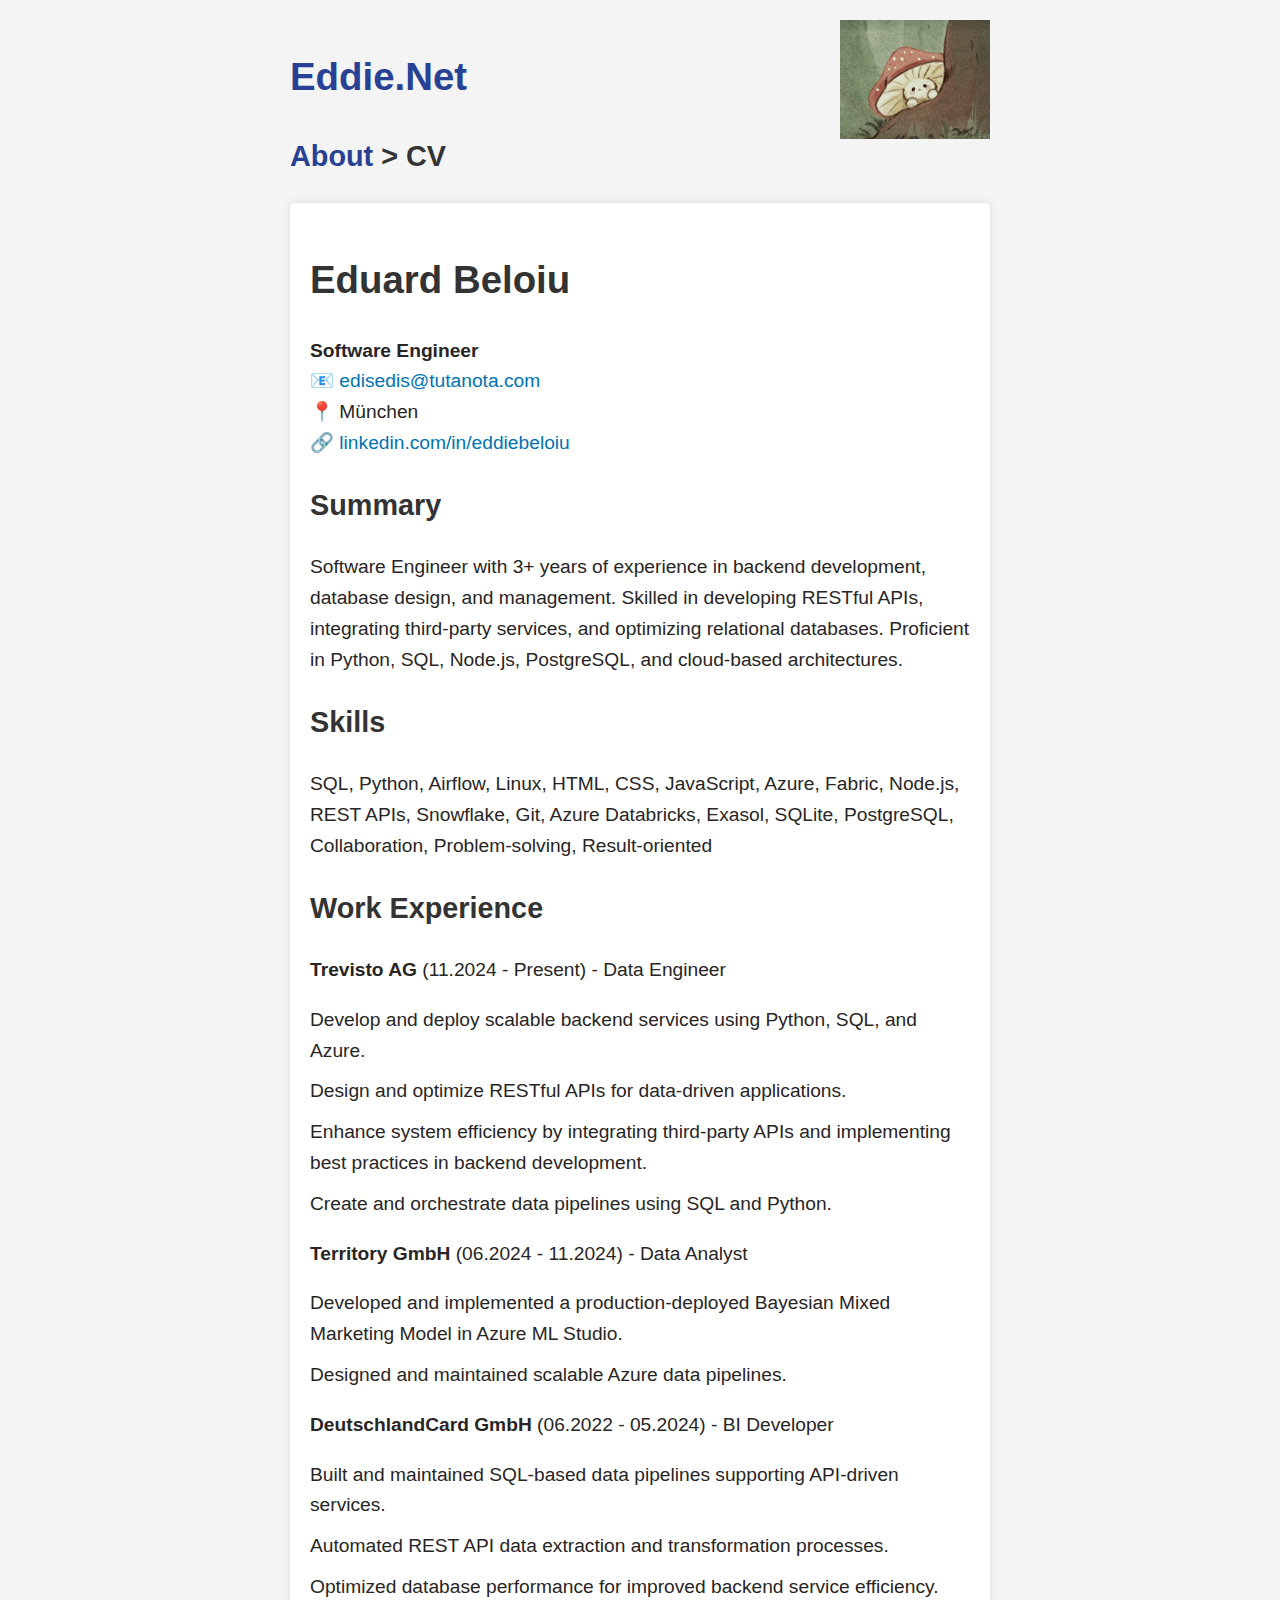
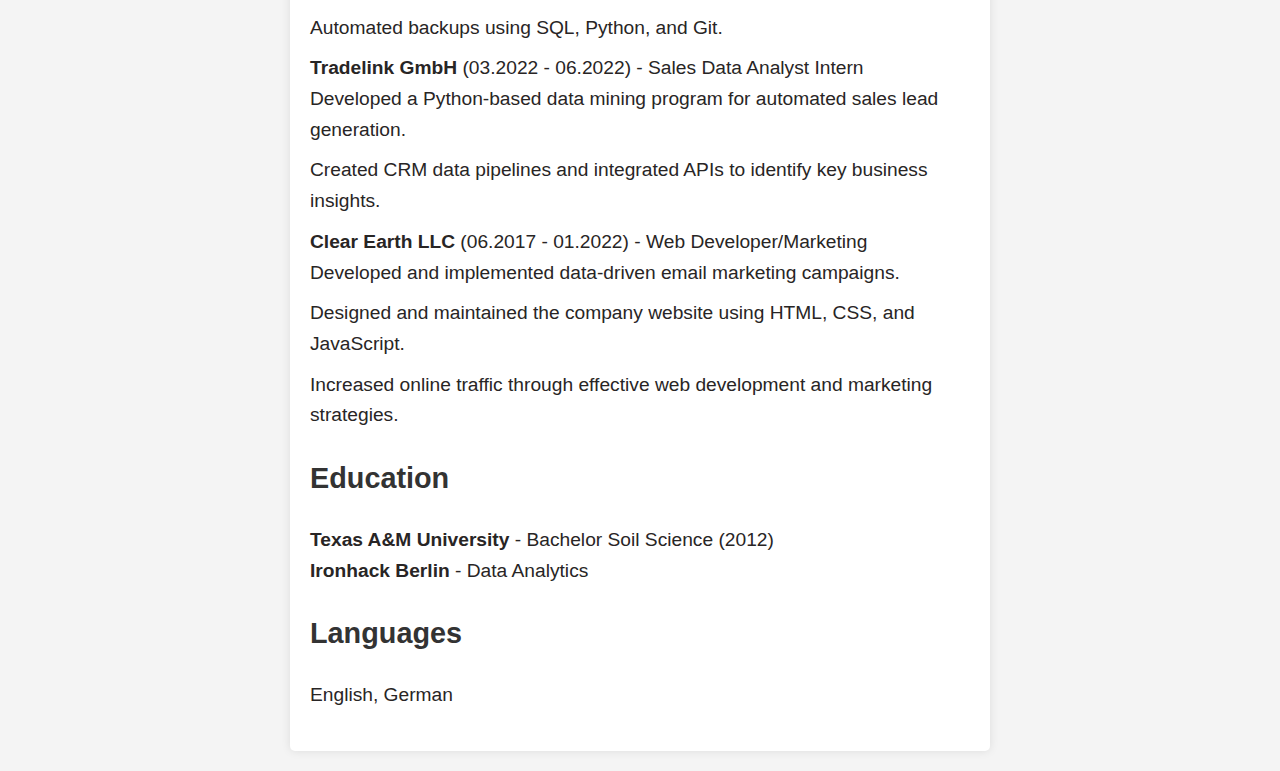
==== about-cv.html @ 9dff690c "Update about-cv.html" ====
<!DOCTYPE html>
<html lang="ja">
<head>
    <meta charset="utf-8" />
    <link rel="icon" href="favicon.ico" />
    <title>Eddie.net | About | CV</title>
    <meta name="description" content="This is the website of Eddie, an engineer, writer, teacher, and gardener living in Germany." />
    <meta name="author" content="Eddie" />
    <meta name="viewport" content="width=device-width, initial-scale=1.0" />
    <link rel="stylesheet" href="eddie-net-stylesheet.css" type="text/css" />
    <style>
        body {
            font-family: Arial, sans-serif;
            margin: 40px;
            padding: 20px;
            background-color: #f4f4f4;
        }
        .container {
            max-width: 800px;
            background: white;
            padding: 20px;
            box-shadow: 0 0 10px rgba(0, 0, 0, 0.1);
            border-radius: 5px;
        }
        h1, h2 {
            color: #333;
        }
        .section {
            margin-bottom: 20px;
        }
        .contact a {
            text-decoration: none;
            color: #0073b1;
        }
        ul {
            list-style-type: none;
            padding: 0;
        }
        li {
            margin-bottom: 10px;
        }
        .job-title {
            font-weight: bold;
        }
    </style>
</head>
<body class="main">
    <img id="portrait" style="float: right; padding-left: 10px" width="150" height="150" alt="" src="images/eddie-portrait.gif" />
    
    <h1><a href="index.html">Eddie.Net </a></h1>
    <h2><a href="about.html">About</a> > CV</h2>
    
    <div class="container">
        <h1>Eduard Beloiu</h1>
        <p><strong>Software Engineer</strong></p>
        
        <div class="section contact">
            <p>📧 <a href="mailto:edisedis@tutanota.com">edisedis@tutanota.com</a></p>
            <p>📍 München </p>
            <p>🔗 <a href="http://linkedin.com/in/eddiebeloiu" target="_blank">linkedin.com/in/eddiebeloiu</a></p>
        </div>
    
        <div class="section">
            <h2>Summary</h2>
            <p>Software Engineer with 3+ years of experience in backend development, database design, and management. 
                Skilled in developing RESTful APIs, integrating third-party services, and optimizing relational databases. 
                Proficient in Python, SQL, Node.js, PostgreSQL, and cloud-based architectures.</p>
        </div>
    
        <div class="section">
            <h2>Skills</h2>
            <p>SQL, Python, Airflow, Linux, HTML, CSS, JavaScript, Azure, Fabric, Node.js, REST APIs, Snowflake, Git, 
                Azure Databricks, Exasol, SQLite, PostgreSQL, Collaboration, Problem-solving, Result-oriented</p>
        </div>
    
        <div class="section">
            <h2>Work Experience</h2>
            <p><span class="job-title">Trevisto AG</span> (11.2024 - Present) - Data Engineer</p>
            <ul>
                <li>Develop and deploy scalable backend services using Python, SQL, and Azure.</li>
                <li>Design and optimize RESTful APIs for data-driven applications.</li>
                <li>Enhance system efficiency by integrating third-party APIs and implementing best practices in backend development.</li>
                <li>Create and orchestrate data pipelines using SQL and Python.</li>
            </ul>
            <p><span class="job-title">Territory GmbH</span> (06.2024 - 11.2024) - Data Analyst</p>
            <ul>
                <li>Developed and implemented a production-deployed Bayesian Mixed Marketing Model in Azure ML Studio.</li>
                <li>Designed and maintained scalable Azure data pipelines.</li>
            </ul>
            <p><span class="job-title">DeutschlandCard GmbH</span> (06.2022 - 05.2024) - BI Developer</p>
            <ul>
                <li>Built and maintained SQL-based data pipelines supporting API-driven services.</li>
                <li>Automated REST API data extraction and transformation processes.</li>
                <li>Optimized database performance for improved backend service efficiency.</li>
                <li>Automated backups using SQL, Python, and Git.</li>
            <ul>
            <p><span class="job-title">Tradelink GmbH</span> (03.2022 - 06.2022) - Sales Data Analyst Intern</p>
            <ul>
                <li>Developed a Python-based data mining program for automated sales lead generation.</li>
                <li>Created CRM data pipelines and integrated APIs to identify key business insights.</li>
            </ul>
            <p><span class="job-title">Clear Earth LLC</span> (06.2017 - 01.2022) - Web Developer/Marketing</p>
            <ul>
                <li>Developed and implemented data-driven email marketing campaigns.</li>
                <li>Designed and maintained the company website using HTML, CSS, and JavaScript.</li>
                <li>Increased online traffic through effective web development and marketing strategies.</li>
            </ul>
            </ul>
        </div>
        
        <div class="section">
            <h2>Education</h2>
            <p><strong>Texas A&M University</strong> - Bachelor Soil Science (2012) </p>
            <p><strong>Ironhack Berlin</strong> - Data Analytics</p>
        </div>
        
        <div class="section">
            <h2>Languages</h2>
            <p>English, German</p>
        </div>
        
    </div>
</body>
</html>
---- eddie-net-stylesheet.css ----
body {
  font-family: Palatino, serif;
  font-size: 1.2em;
  line-height: 1.6;
  color: #282525;
}

@media only screen and (max-width: 8000px) {
  .main {
    padding-left: max(100px, 5%);
    padding-right: max(100px, 5%);
    max-width: 700px;
    margin: auto;
  }
}

@media screen and (max-width: 768px) {
  .main {
    padding-left: max(10px, 3%);
    padding-right: max(10px, 3%);
    margin: auto;
  }
}

body.photograph {
  background-color: black;
  margin-top: 45px;
}

img {
  max-width: 100%;
  height: auto;
  text-decoration: none !important;
  border: 0px !important;
  outline: none;
}

.center {
  display: block;
  margin-left: auto;
  margin-right: auto;
  width: 90%;
  max-width: 1200px;
}

.center-small {
  display: block;
  margin-left: auto;
  margin-right: auto;
  width: 90%;
  max-width: 500px;
}

.jatsi_image {
  align: right;
}

hr {
  border: 1px solid gray;
  margin-top: 15px;
  margin-bottom: 25px;
}

a:link {
  text-decoration: none;
  color: rgb(40, 65, 148);
}

a:visited {
  text-decoration: none;
  color: rgb(40, 65, 148);
}

a:hover {
  text-decoration: none !important;
  color: rgb(58, 96, 222) !important;
}

a:active {
  text-decoration: none;
  color: rgb(58, 96, 222);
}

p {
  margin: 0;
}

.jatsi_base_paragraph {
  text-indent: 15px;
}

.jatsi_base_paragraph_no_indent_space_after {
  text-indent: 0px;
  margin-bottom: 25px;
}

.jatsi_summary {
  text-indent: 12px;
  font-size: 90%;
}

.jatsi_caption {
  font-size: 100%;
  text-align: left;
}

.jatsi_source {
  font-size: 90%;
  text-align: right;
  padding-top: 1%;
  padding-bottom: 3%;
}

.jatsi_image_source {
  font-size: 90%;
  text-align: left;
  padding-top: none;
  padding-bottom: 3%;
}

.jatsi_poem {
  font-size: 100%;
  margin-left: 18px !important;
}

.jatsi_textcenter {
  font-size: 100%;
  text-align: center;
}

.jatsi_footnote {
  padding-left: 5px;
  padding-right: 40px;
  line-height: 1.3;
  text-indent: -5px;
  font-size: 90%;
  text-align: left;
  padding-bottom: 1%;
}

.jatsi_glossary_headword {
  font-weight: bold;
  font-size: 110%;
  padding-top: 5%;
  padding-bottom: 0%;
}

.jatsi_glossary_definition {
  font-weight: normal;
  font-size: 105%;
  padding-top: 0%;
  padding-bottom: 1%;
}

.jatsi_glossary_Japanese {
  font-weight: normal;
  font-size: 100%;
  padding-top: 0%;
  padding-bottom: 0%;
}

.jatsi_glossary_alternate {
  font-family: sans-serif;
  font-weight: normal;
  font-size: 105%;
  padding-top: 0%;
  padding-bottom: 0%;
}

.jatsi_glossary_comment {
  color: blue;
  font-weight: normal;
  font-size: 90%;
  padding-top: 0%;
  padding-bottom: 0%;
}

.jatsi_glossary_crossreference {
  font-weight: bold;
  font-size: 110%;
  padding-top: 5%;
  padding-bottom: 0%;
}

.jatsi_sources_year {
  font-weight: bold;
  color: rgb(85, 125, 50);
  font-size: 150%;
  padding-top: 3%;
  padding-bottom: 0%;
}

.jatsi_sources_title {
  font-weight: bold;
  font-size: 110%;
  padding-top: 3%;
  padding-bottom: 0.5%;
}

.jatsi_sources_author {
  font-weight: normal;
  font-size: 100%;
  padding-top: 0%;
  padding-bottom: 0.3%;
}

.jatsi_sources_comment {
  font-weight: normal;
  font-size: 90%;
  padding-top: 0%;
  padding-bottom: 0.3%;
}
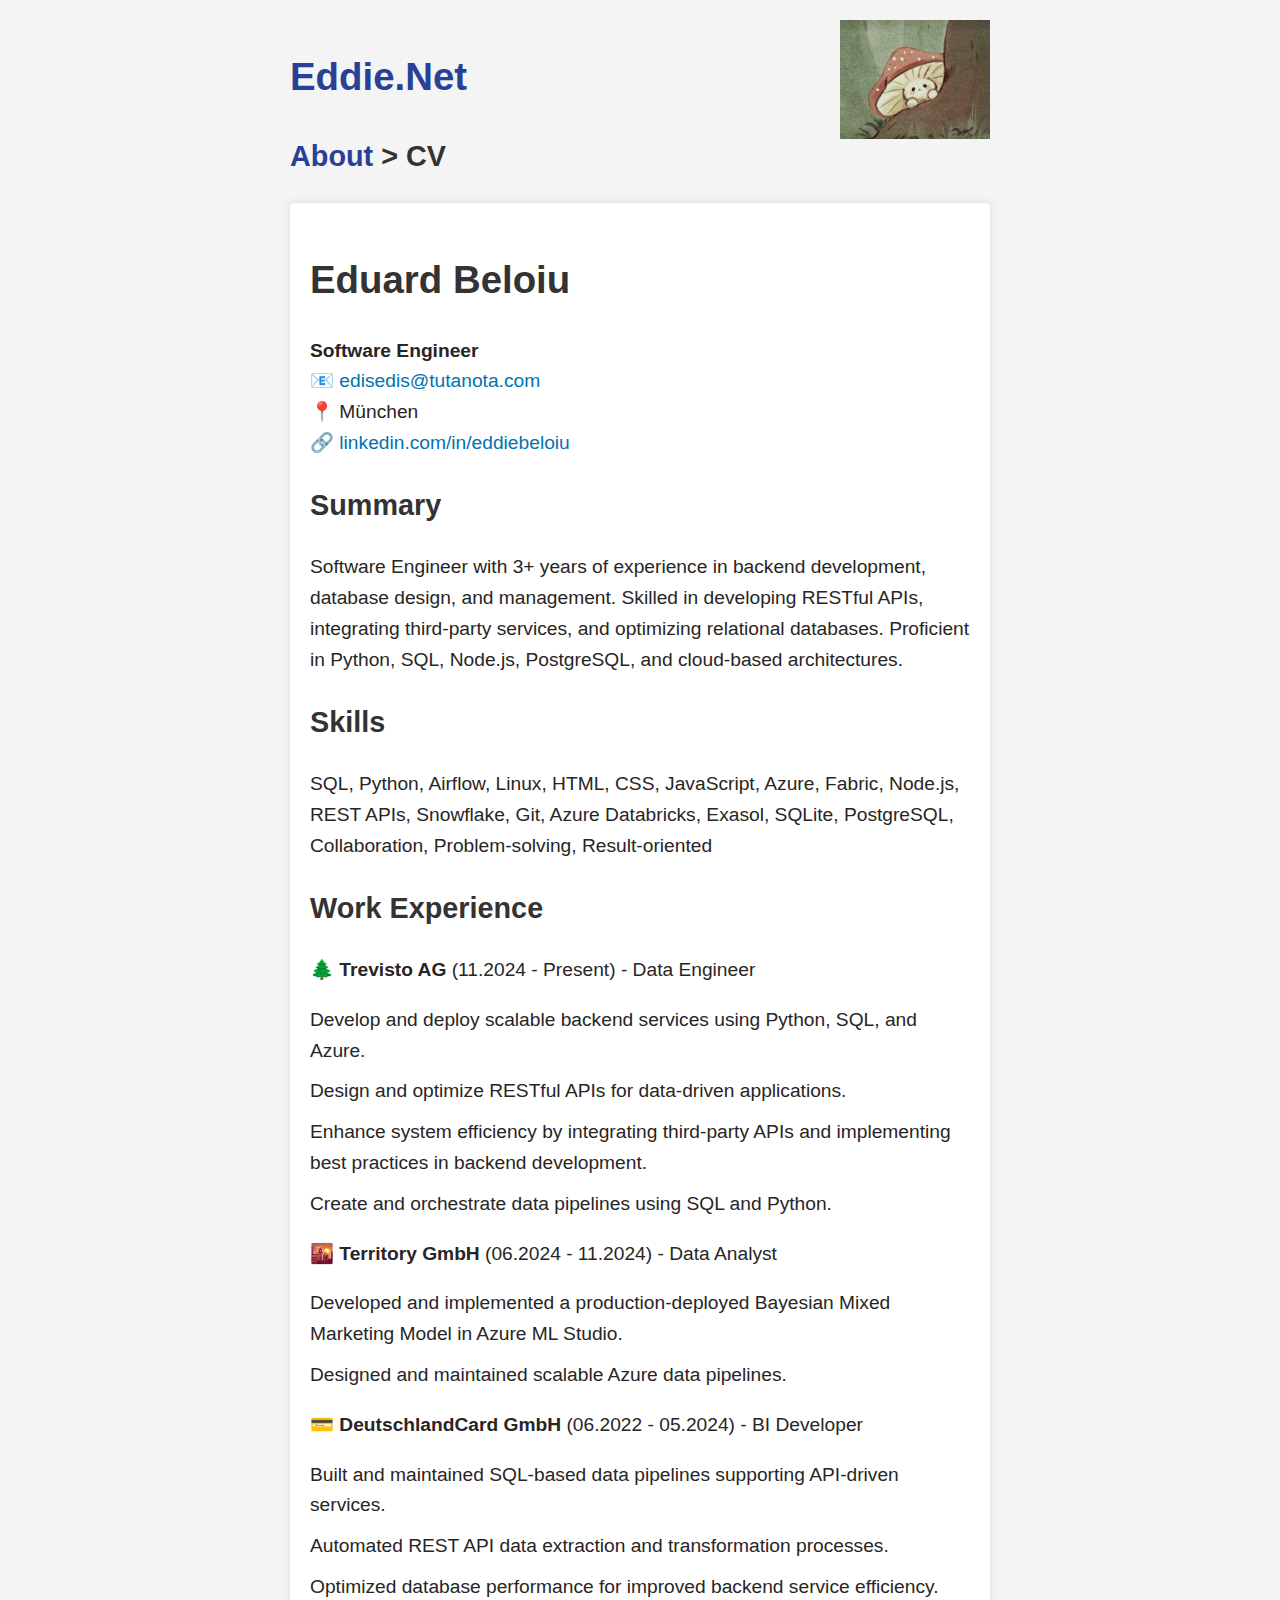
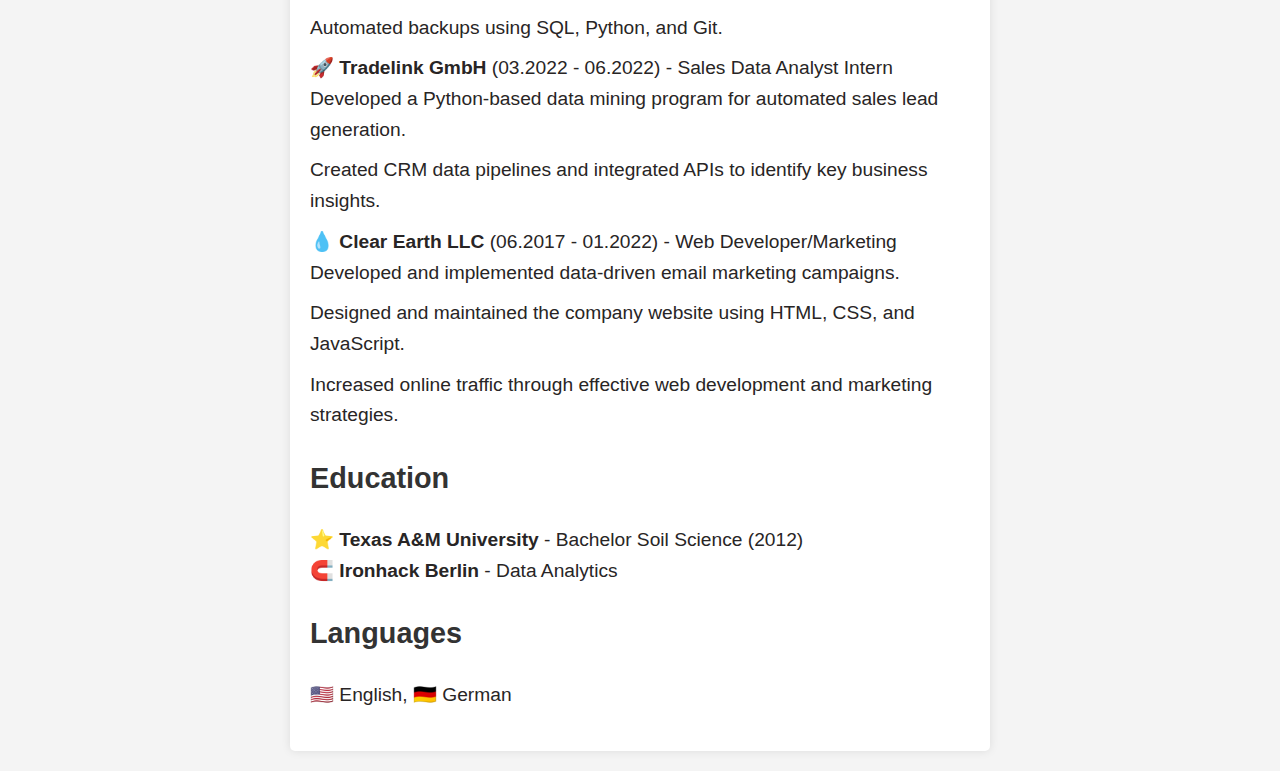
==== commit ad404a4f: "Update about-cv.html" ====
--- a/about-cv.html
+++ b/about-cv.html
@@ -75,31 +75,31 @@
     
         <div class="section">
             <h2>Work Experience</h2>
-            <p><span class="job-title">Trevisto AG</span> (11.2024 - Present) - Data Engineer</p>
+            <p><span class="job-title">🌲 Trevisto AG</span> (11.2024 - Present) - Data Engineer</p>
             <ul>
                 <li>Develop and deploy scalable backend services using Python, SQL, and Azure.</li>
                 <li>Design and optimize RESTful APIs for data-driven applications.</li>
                 <li>Enhance system efficiency by integrating third-party APIs and implementing best practices in backend development.</li>
                 <li>Create and orchestrate data pipelines using SQL and Python.</li>
             </ul>
-            <p><span class="job-title">Territory GmbH</span> (06.2024 - 11.2024) - Data Analyst</p>
+            <p><span class="job-title">🌇 Territory GmbH</span> (06.2024 - 11.2024) - Data Analyst</p>
             <ul>
                 <li>Developed and implemented a production-deployed Bayesian Mixed Marketing Model in Azure ML Studio.</li>
                 <li>Designed and maintained scalable Azure data pipelines.</li>
             </ul>
-            <p><span class="job-title">DeutschlandCard GmbH</span> (06.2022 - 05.2024) - BI Developer</p>
+            <p><span class="job-title">💳 DeutschlandCard GmbH</span> (06.2022 - 05.2024) - BI Developer</p>
             <ul>
                 <li>Built and maintained SQL-based data pipelines supporting API-driven services.</li>
                 <li>Automated REST API data extraction and transformation processes.</li>
                 <li>Optimized database performance for improved backend service efficiency.</li>
                 <li>Automated backups using SQL, Python, and Git.</li>
             <ul>
-            <p><span class="job-title">Tradelink GmbH</span> (03.2022 - 06.2022) - Sales Data Analyst Intern</p>
+            <p><span class="job-title">🚀 Tradelink GmbH</span> (03.2022 - 06.2022) - Sales Data Analyst Intern</p>
             <ul>
                 <li>Developed a Python-based data mining program for automated sales lead generation.</li>
                 <li>Created CRM data pipelines and integrated APIs to identify key business insights.</li>
             </ul>
-            <p><span class="job-title">Clear Earth LLC</span> (06.2017 - 01.2022) - Web Developer/Marketing</p>
+            <p><span class="job-title">💧 Clear Earth LLC</span> (06.2017 - 01.2022) - Web Developer/Marketing</p>
             <ul>
                 <li>Developed and implemented data-driven email marketing campaigns.</li>
                 <li>Designed and maintained the company website using HTML, CSS, and JavaScript.</li>
@@ -110,13 +110,13 @@
         
         <div class="section">
             <h2>Education</h2>
-            <p><strong>Texas A&M University</strong> - Bachelor Soil Science (2012) </p>
-            <p><strong>Ironhack Berlin</strong> - Data Analytics</p>
+            <p><strong>⭐ Texas A&M University</strong> - Bachelor Soil Science (2012) </p>
+            <p><strong>🧲 Ironhack Berlin</strong> - Data Analytics</p>
         </div>
         
         <div class="section">
             <h2>Languages</h2>
-            <p>English, German</p>
+            <p>🇺🇸 English, 🇩🇪 German</p>
         </div>
         
     </div>
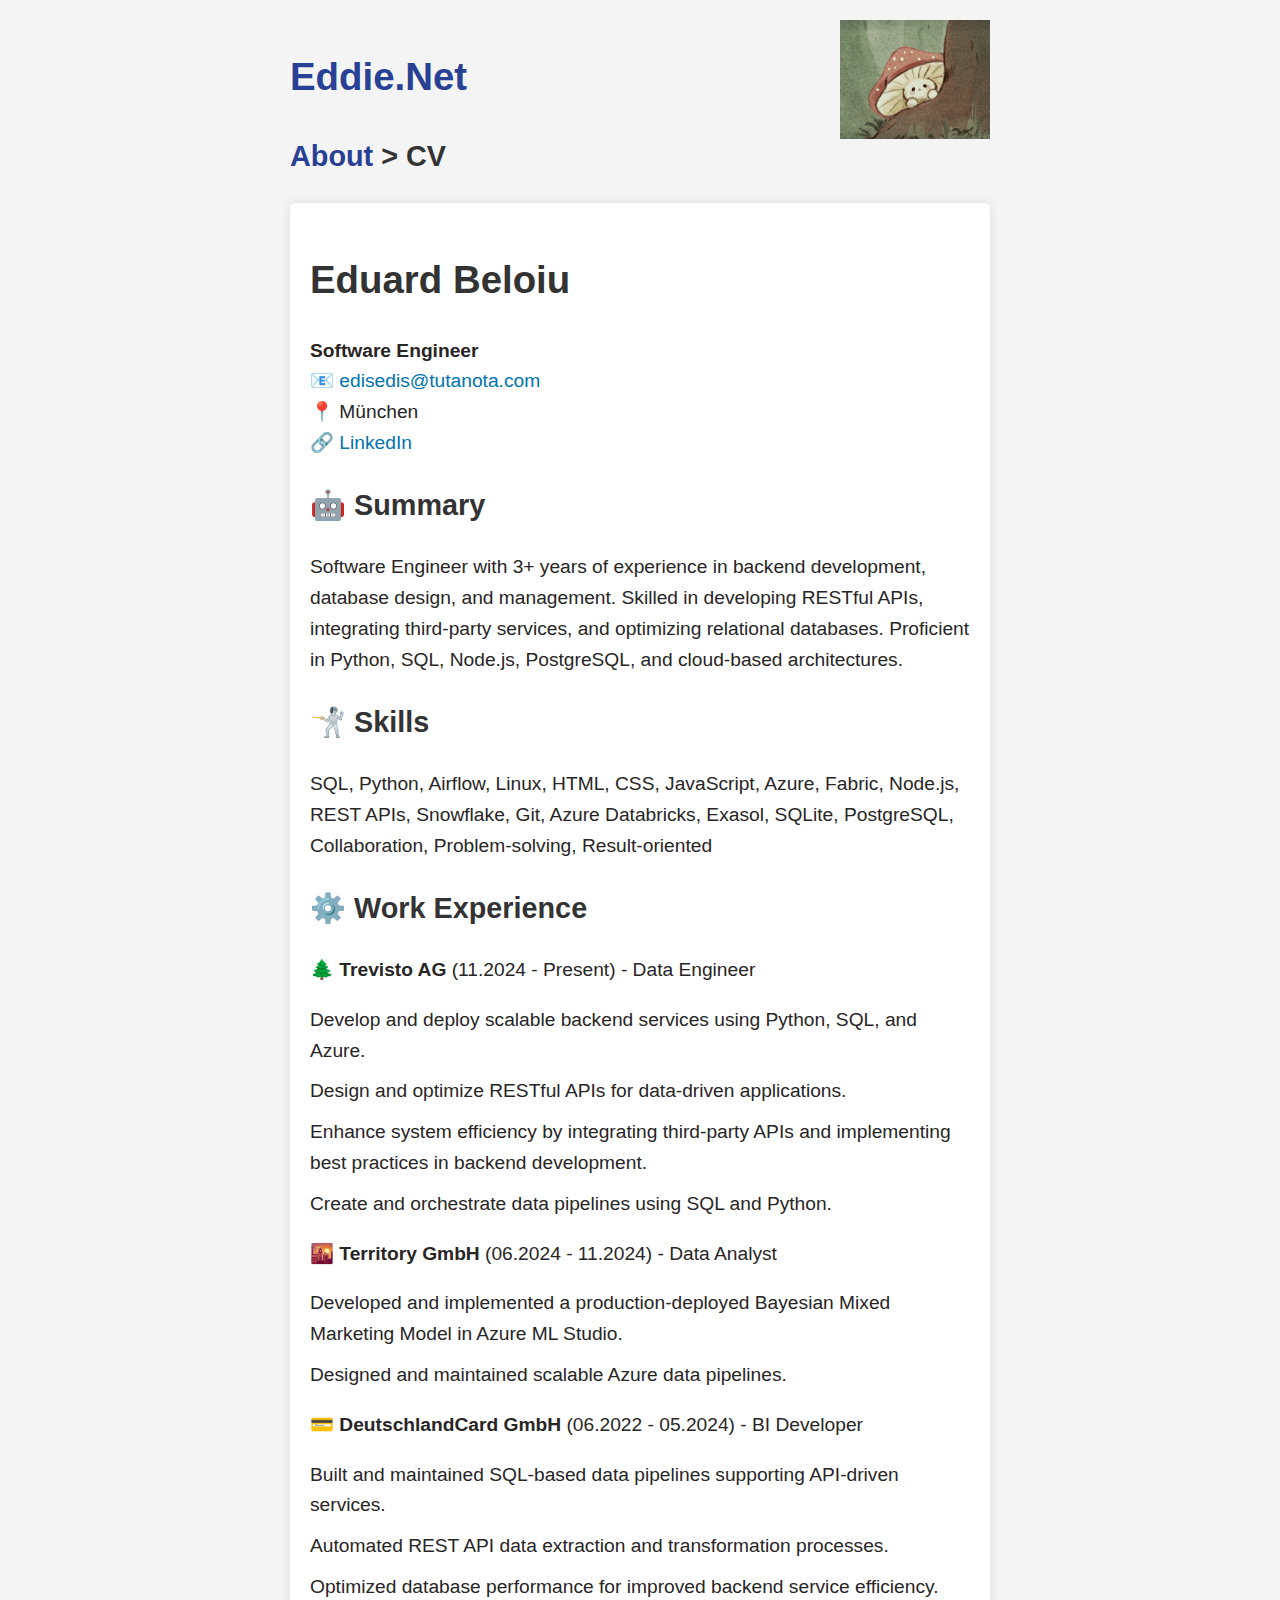
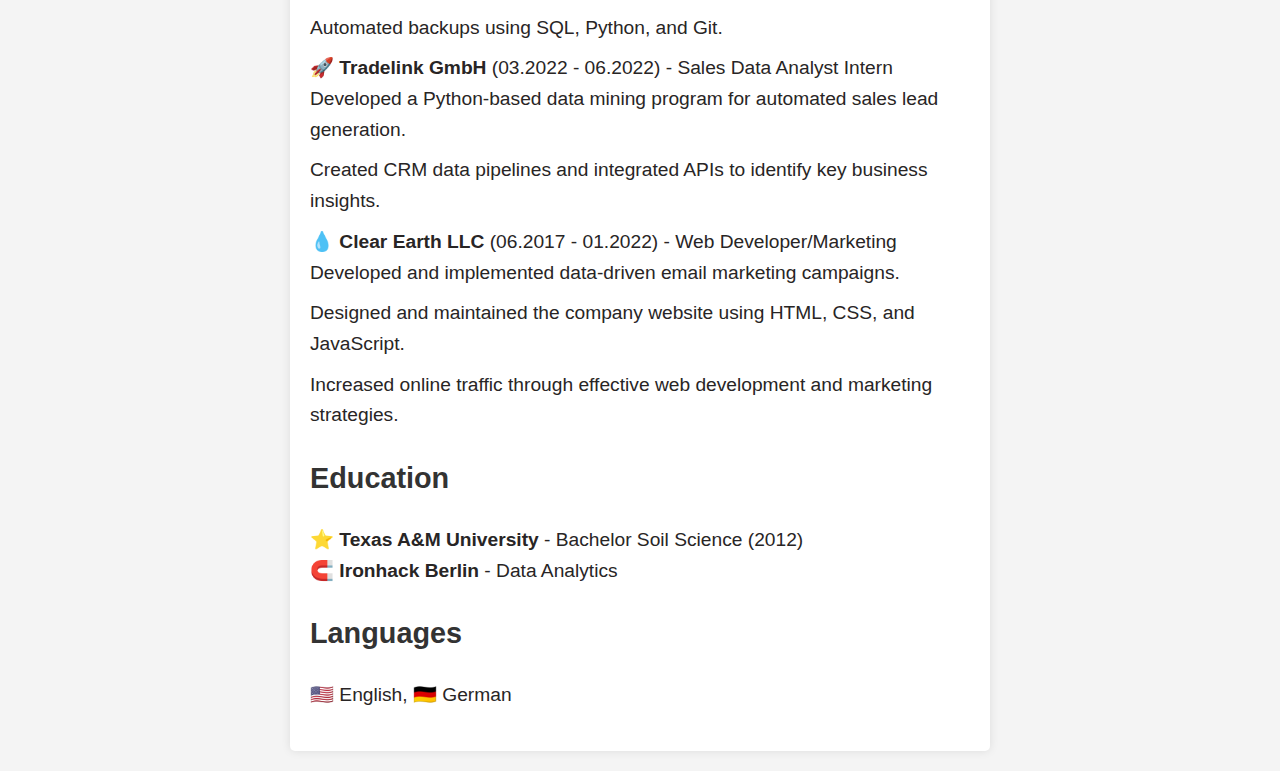
==== commit 44665298: "Update about-cv.html" ====
--- a/about-cv.html
+++ b/about-cv.html
@@ -57,24 +57,24 @@
         <div class="section contact">
             <p>📧 <a href="mailto:edisedis@tutanota.com">edisedis@tutanota.com</a></p>
             <p>📍 München </p>
-            <p>🔗 <a href="http://linkedin.com/in/eddiebeloiu" target="_blank">linkedin.com/in/eddiebeloiu</a></p>
+            <p>🔗 <a href="http://linkedin.com/in/eddiebeloiu" target="_blank">LinkedIn</a></p>
         </div>
     
         <div class="section">
-            <h2>Summary</h2>
+            <h2>🤖 Summary</h2>
             <p>Software Engineer with 3+ years of experience in backend development, database design, and management. 
                 Skilled in developing RESTful APIs, integrating third-party services, and optimizing relational databases. 
                 Proficient in Python, SQL, Node.js, PostgreSQL, and cloud-based architectures.</p>
         </div>
     
         <div class="section">
-            <h2>Skills</h2>
+            <h2>🤺 Skills</h2>
             <p>SQL, Python, Airflow, Linux, HTML, CSS, JavaScript, Azure, Fabric, Node.js, REST APIs, Snowflake, Git, 
                 Azure Databricks, Exasol, SQLite, PostgreSQL, Collaboration, Problem-solving, Result-oriented</p>
         </div>
     
         <div class="section">
-            <h2>Work Experience</h2>
+            <h2>⚙️ Work Experience</h2>
             <p><span class="job-title">🌲 Trevisto AG</span> (11.2024 - Present) - Data Engineer</p>
             <ul>
                 <li>Develop and deploy scalable backend services using Python, SQL, and Azure.</li>
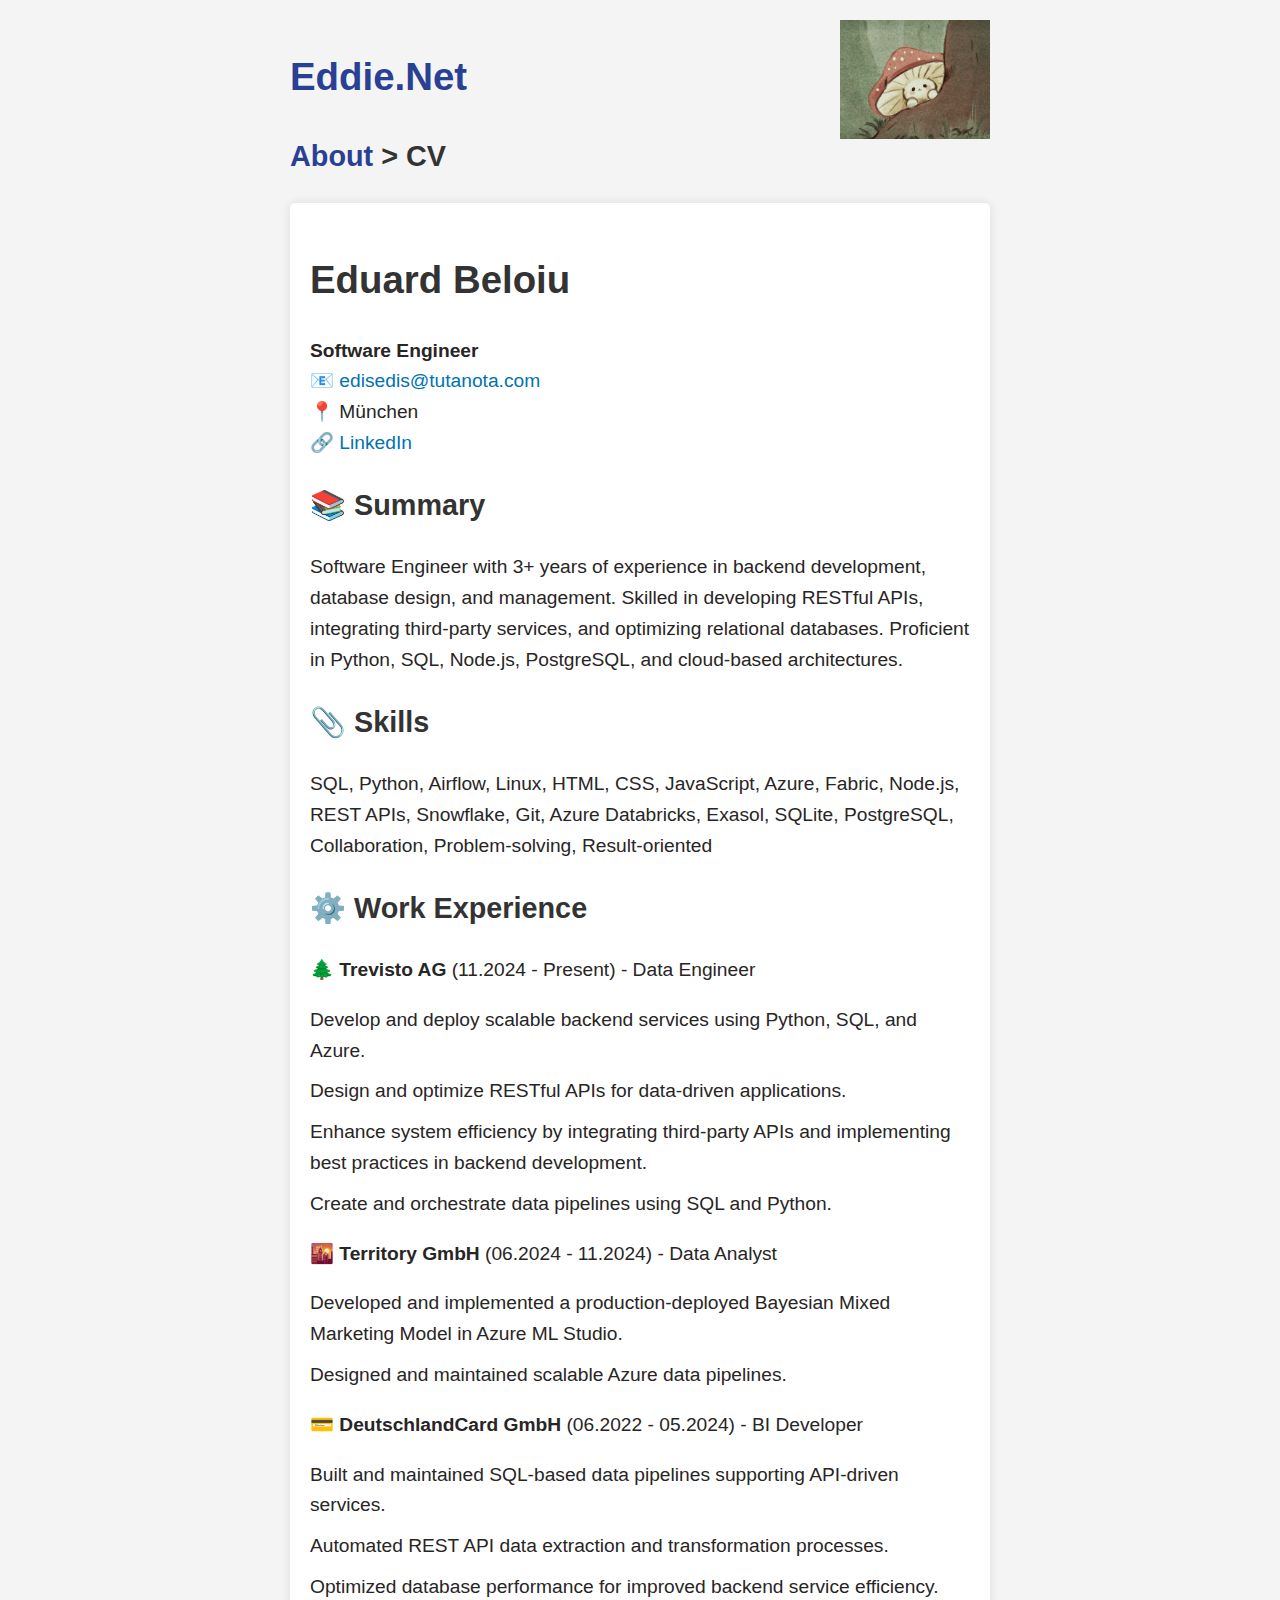
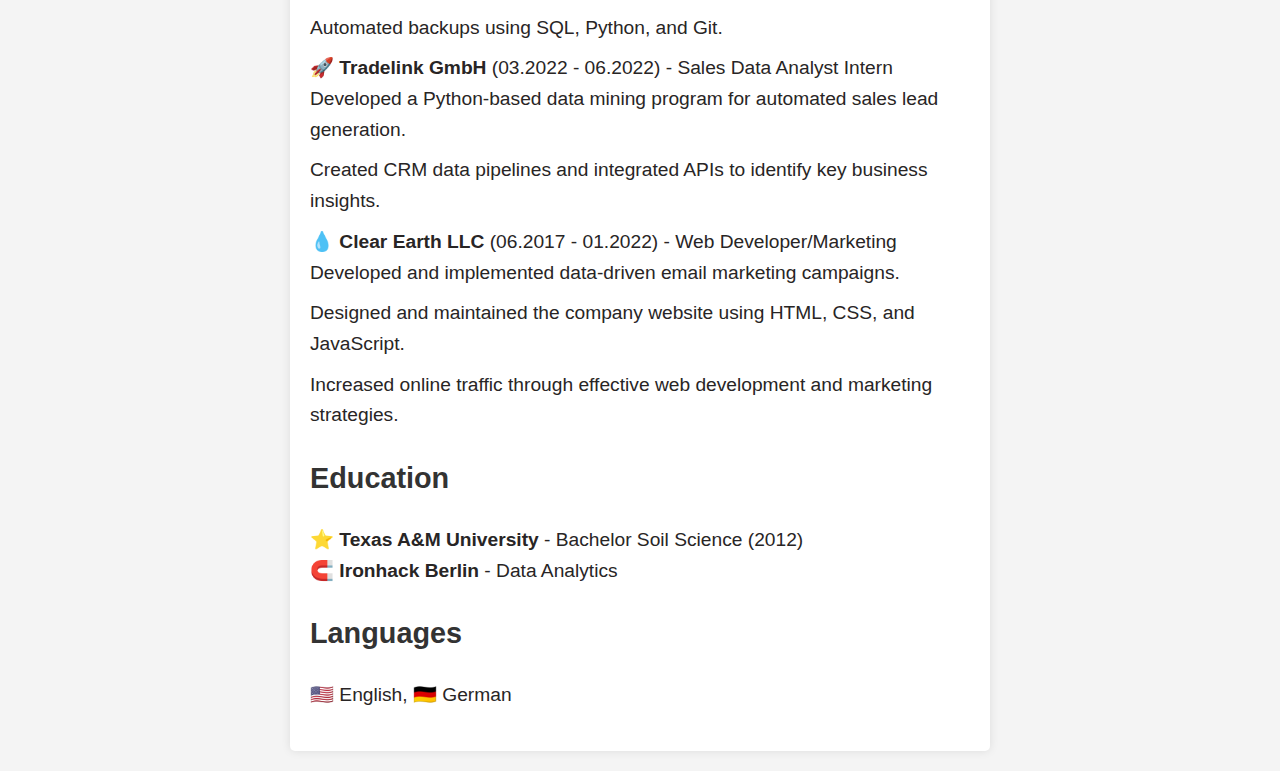
==== commit 3a3d06cb: "Update about-cv.html" ====
--- a/about-cv.html
+++ b/about-cv.html
@@ -61,14 +61,14 @@
         </div>
     
         <div class="section">
-            <h2>🤖 Summary</h2>
+            <h2>📚 Summary</h2>
             <p>Software Engineer with 3+ years of experience in backend development, database design, and management. 
                 Skilled in developing RESTful APIs, integrating third-party services, and optimizing relational databases. 
                 Proficient in Python, SQL, Node.js, PostgreSQL, and cloud-based architectures.</p>
         </div>
     
         <div class="section">
-            <h2>🤺 Skills</h2>
+            <h2>📎 Skills</h2>
             <p>SQL, Python, Airflow, Linux, HTML, CSS, JavaScript, Azure, Fabric, Node.js, REST APIs, Snowflake, Git, 
                 Azure Databricks, Exasol, SQLite, PostgreSQL, Collaboration, Problem-solving, Result-oriented</p>
         </div>
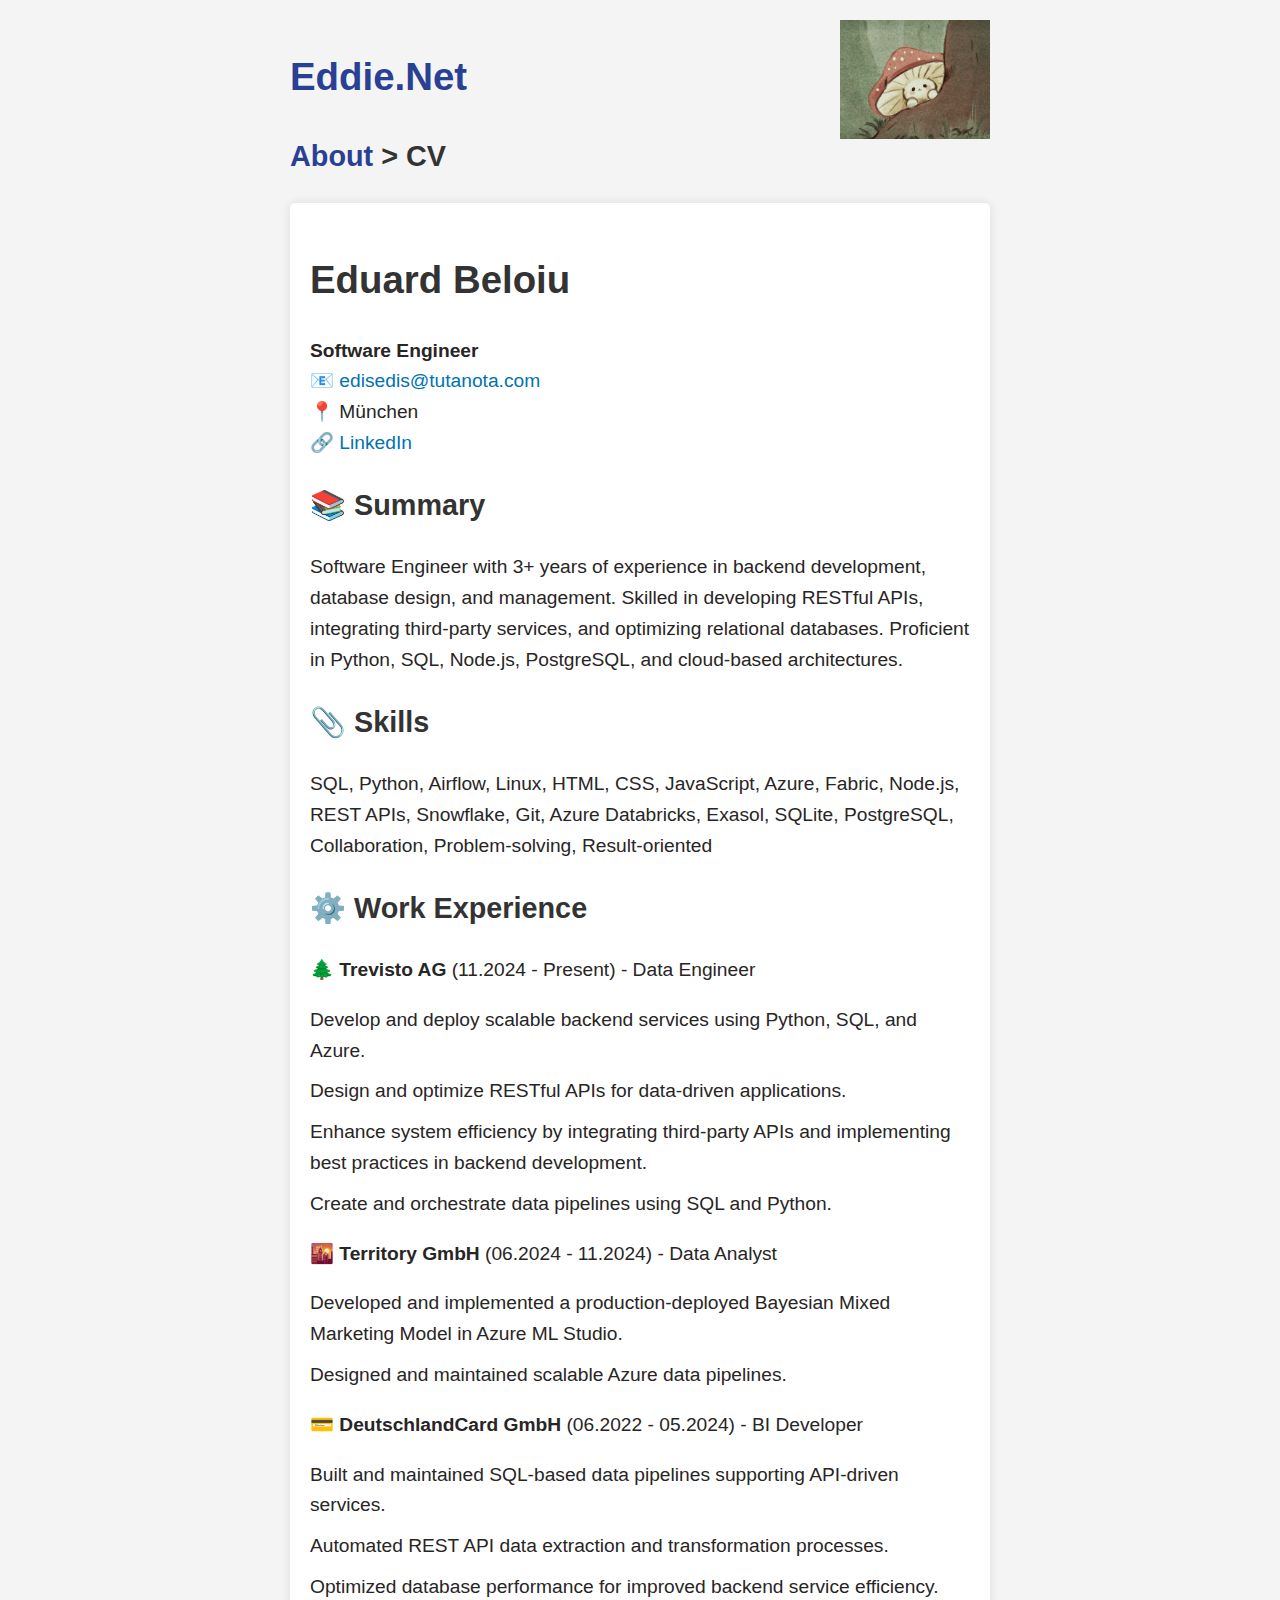
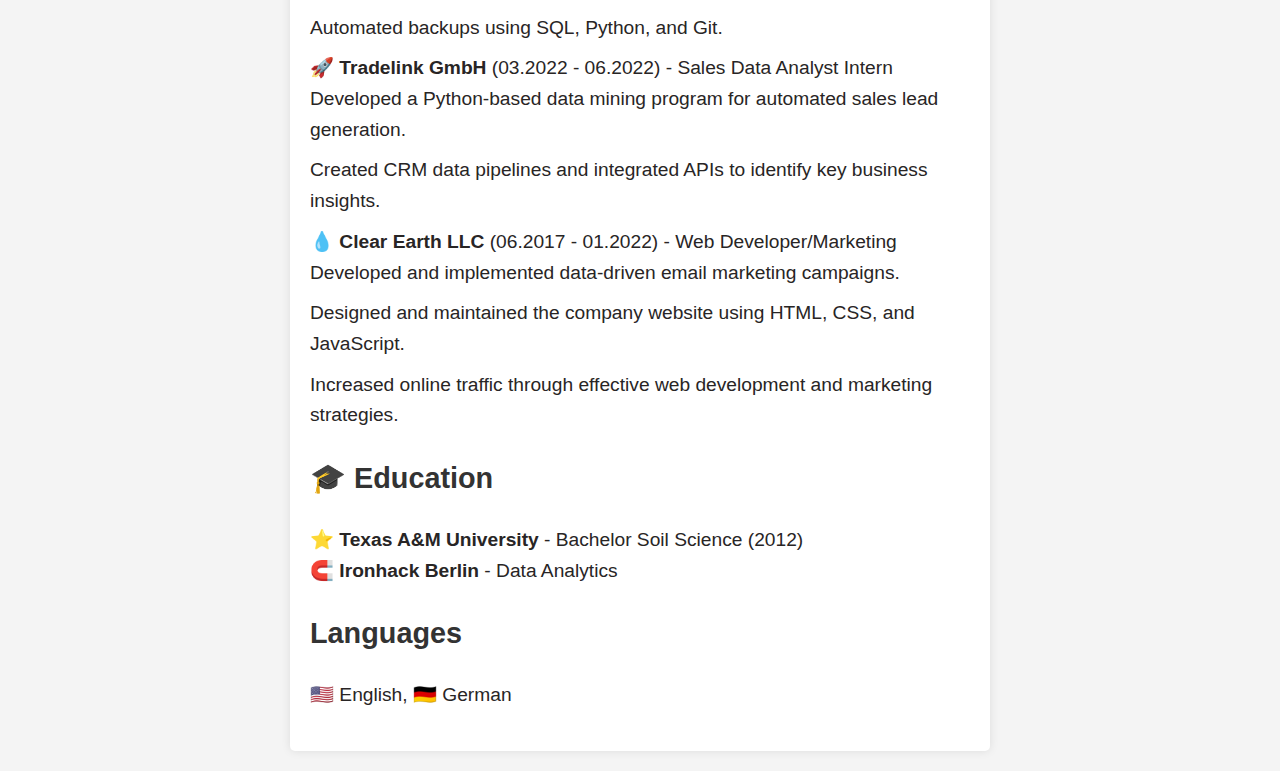
==== commit 3b79a4f7: "Update about-cv.html" ====
--- a/about-cv.html
+++ b/about-cv.html
@@ -109,7 +109,7 @@
         </div>
         
         <div class="section">
-            <h2>Education</h2>
+            <h2>🎓 Education</h2>
             <p><strong>⭐ Texas A&M University</strong> - Bachelor Soil Science (2012) </p>
             <p><strong>🧲 Ironhack Berlin</strong> - Data Analytics</p>
         </div>
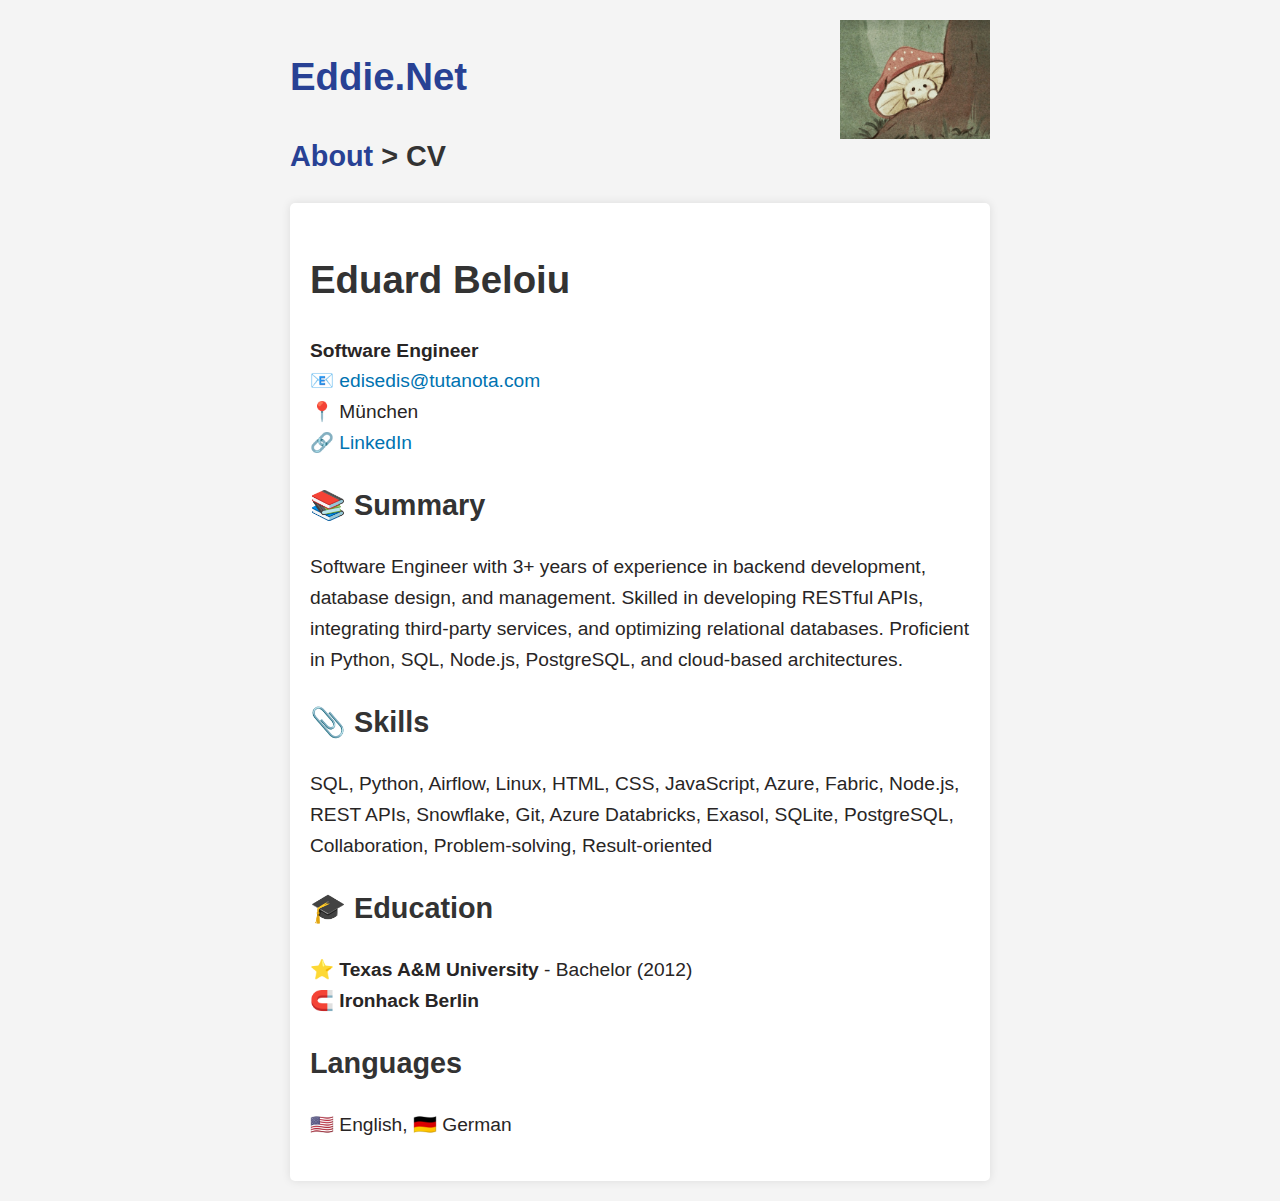
==== commit 2e13a095: "Update about-cv.html" ====
--- a/about-cv.html
+++ b/about-cv.html
@@ -74,44 +74,9 @@
         </div>
     
         <div class="section">
-            <h2>⚙️ Work Experience</h2>
-            <p><span class="job-title">🌲 Trevisto AG</span> (11.2024 - Present) - Data Engineer</p>
-            <ul>
-                <li>Develop and deploy scalable backend services using Python, SQL, and Azure.</li>
-                <li>Design and optimize RESTful APIs for data-driven applications.</li>
-                <li>Enhance system efficiency by integrating third-party APIs and implementing best practices in backend development.</li>
-                <li>Create and orchestrate data pipelines using SQL and Python.</li>
-            </ul>
-            <p><span class="job-title">🌇 Territory GmbH</span> (06.2024 - 11.2024) - Data Analyst</p>
-            <ul>
-                <li>Developed and implemented a production-deployed Bayesian Mixed Marketing Model in Azure ML Studio.</li>
-                <li>Designed and maintained scalable Azure data pipelines.</li>
-            </ul>
-            <p><span class="job-title">💳 DeutschlandCard GmbH</span> (06.2022 - 05.2024) - BI Developer</p>
-            <ul>
-                <li>Built and maintained SQL-based data pipelines supporting API-driven services.</li>
-                <li>Automated REST API data extraction and transformation processes.</li>
-                <li>Optimized database performance for improved backend service efficiency.</li>
-                <li>Automated backups using SQL, Python, and Git.</li>
-            <ul>
-            <p><span class="job-title">🚀 Tradelink GmbH</span> (03.2022 - 06.2022) - Sales Data Analyst Intern</p>
-            <ul>
-                <li>Developed a Python-based data mining program for automated sales lead generation.</li>
-                <li>Created CRM data pipelines and integrated APIs to identify key business insights.</li>
-            </ul>
-            <p><span class="job-title">💧 Clear Earth LLC</span> (06.2017 - 01.2022) - Web Developer/Marketing</p>
-            <ul>
-                <li>Developed and implemented data-driven email marketing campaigns.</li>
-                <li>Designed and maintained the company website using HTML, CSS, and JavaScript.</li>
-                <li>Increased online traffic through effective web development and marketing strategies.</li>
-            </ul>
-            </ul>
-        </div>
-        
-        <div class="section">
             <h2>🎓 Education</h2>
-            <p><strong>⭐ Texas A&M University</strong> - Bachelor Soil Science (2012) </p>
-            <p><strong>🧲 Ironhack Berlin</strong> - Data Analytics</p>
+            <p><strong>⭐ Texas A&M University</strong> - Bachelor (2012) </p>
+            <p><strong>🧲 Ironhack Berlin</strong> </p>
         </div>
         
         <div class="section">
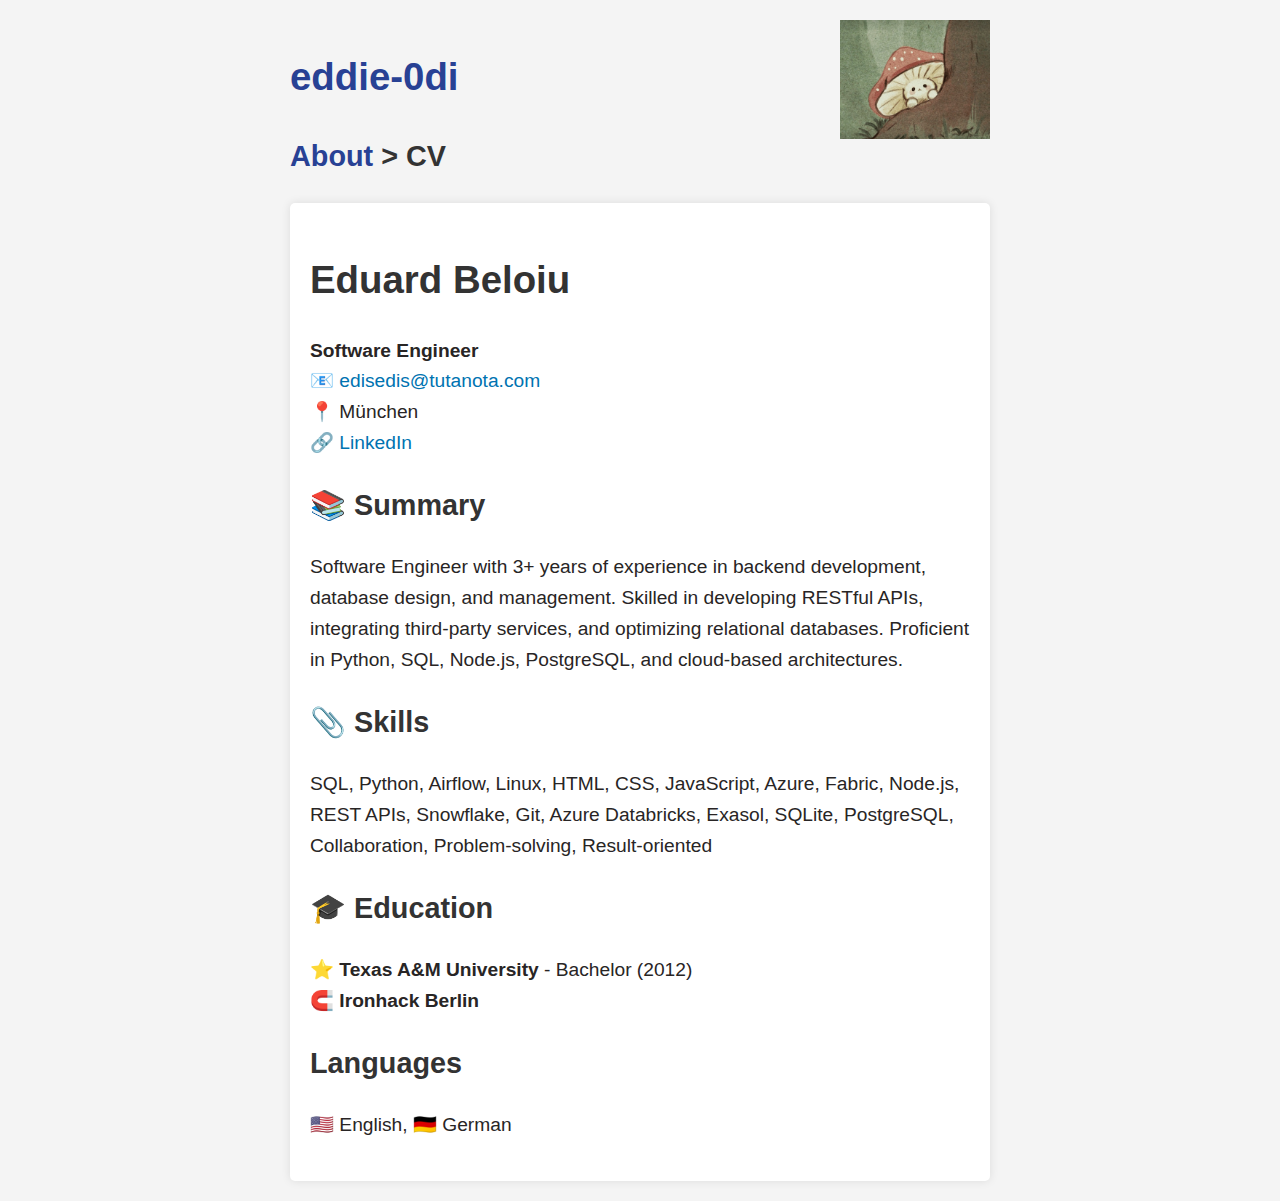
==== commit 32b4c624: "Update about-cv.html" ====
--- a/about-cv.html
+++ b/about-cv.html
@@ -3,7 +3,7 @@
 <head>
     <meta charset="utf-8" />
     <link rel="icon" href="favicon.ico" />
-    <title>Eddie.net | About | CV</title>
+    <title>eddie-0di | About | CV</title>
     <meta name="description" content="This is the website of Eddie, an engineer, writer, teacher, and gardener living in Germany." />
     <meta name="author" content="Eddie" />
     <meta name="viewport" content="width=device-width, initial-scale=1.0" />
@@ -47,7 +47,7 @@
 <body class="main">
     <img id="portrait" style="float: right; padding-left: 10px" width="150" height="150" alt="" src="images/eddie-portrait.gif" />
     
-    <h1><a href="index.html">Eddie.Net </a></h1>
+    <h1><a href="index.html">eddie-0di </a></h1>
     <h2><a href="about.html">About</a> > CV</h2>
     
     <div class="container">
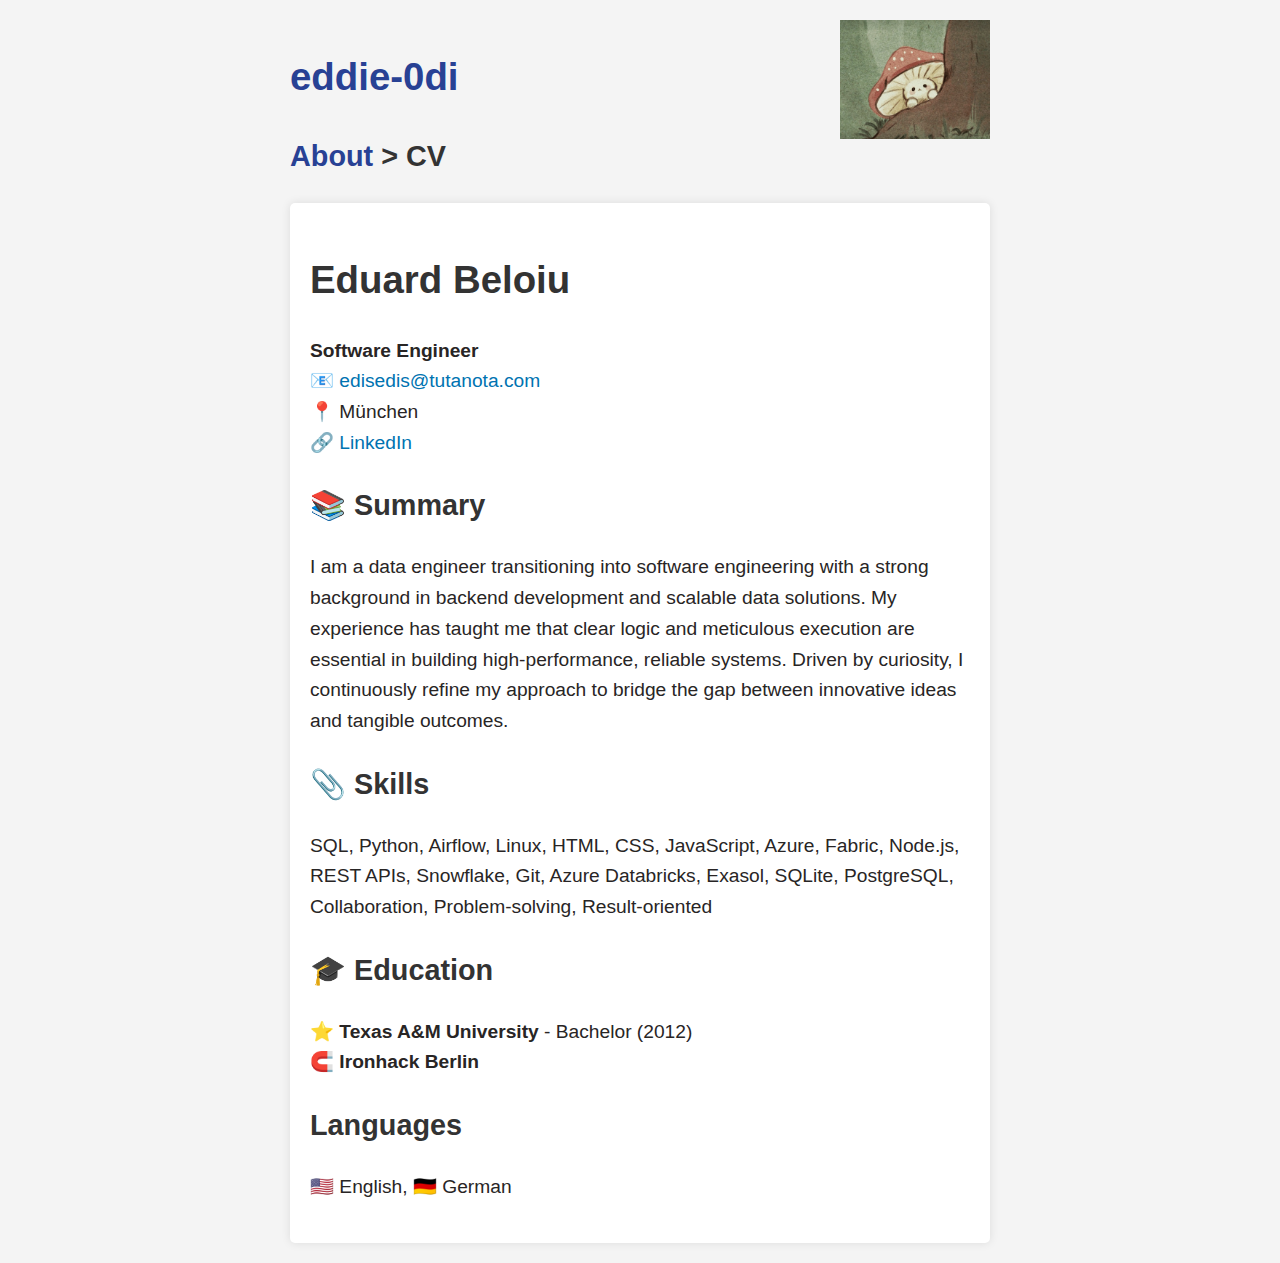
==== commit 0e99b8be: "Update about-cv.html" ====
--- a/about-cv.html
+++ b/about-cv.html
@@ -62,9 +62,10 @@
     
         <div class="section">
             <h2>📚 Summary</h2>
-            <p>Software Engineer with 3+ years of experience in backend development, database design, and management. 
-                Skilled in developing RESTful APIs, integrating third-party services, and optimizing relational databases. 
-                Proficient in Python, SQL, Node.js, PostgreSQL, and cloud-based architectures.</p>
+            <p>I am a data engineer transitioning into software engineering with a strong background in backend development 
+               and scalable data solutions. My experience has taught me that clear logic and meticulous execution are essential 
+               in building high-performance, reliable systems. Driven by curiosity, I continuously refine my approach to bridge 
+               the gap between innovative ideas and tangible outcomes.</p>
         </div>
     
         <div class="section">
